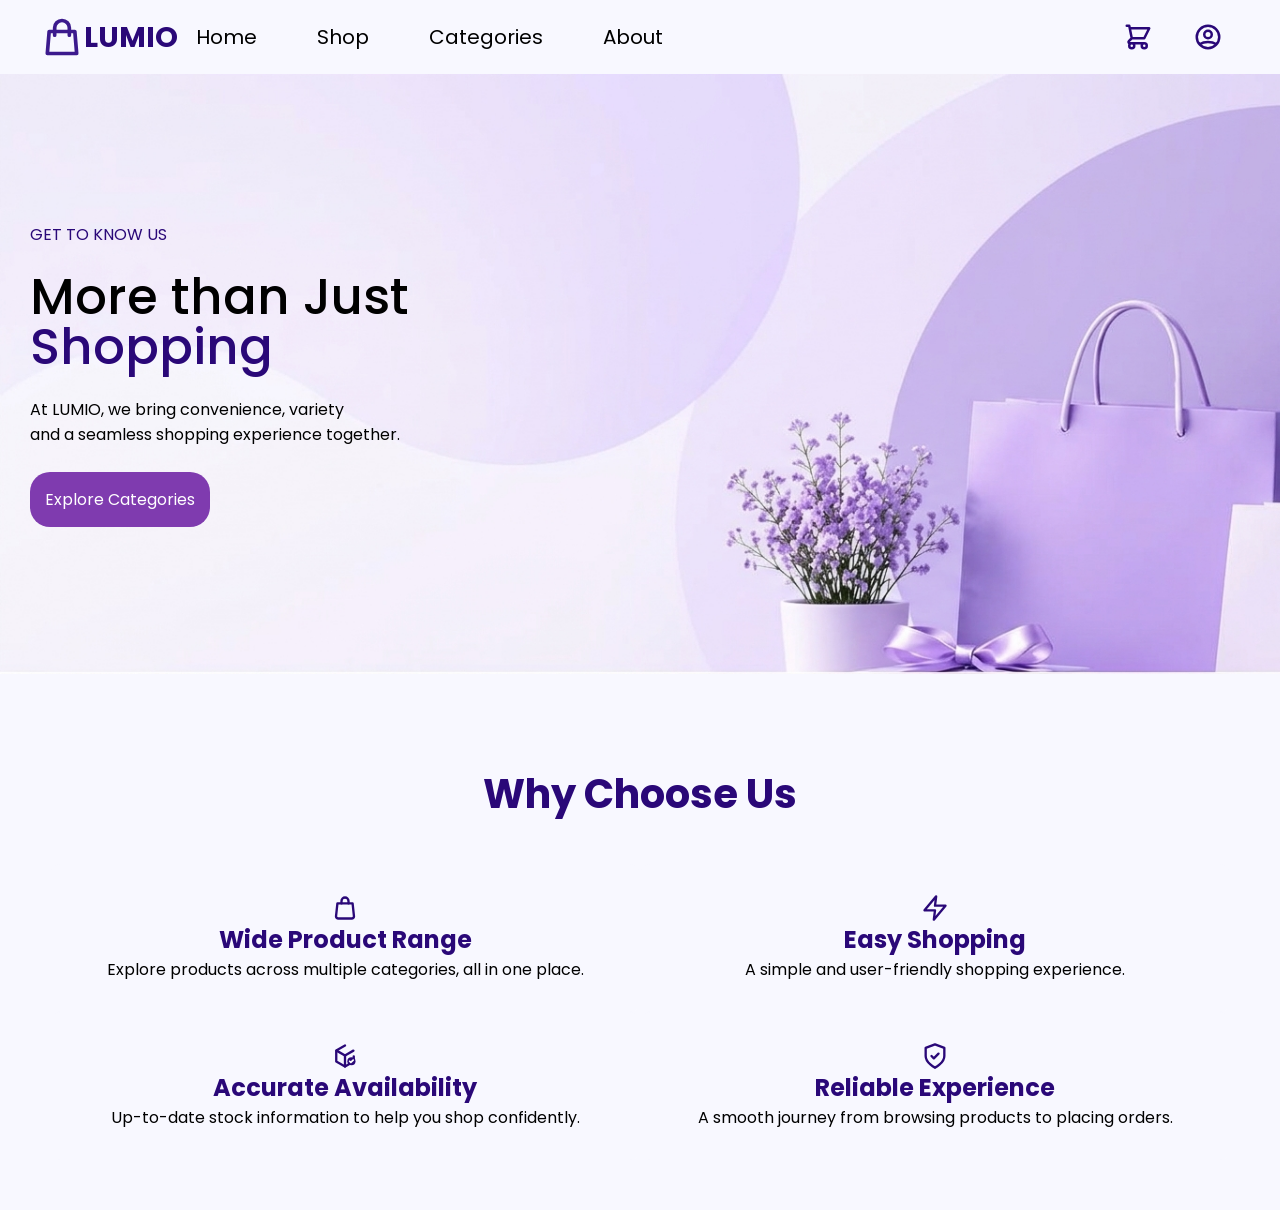
==== public/about.html @ ad31068e "Added About and Categories Page" ====
<!DOCTYPE html>
<html lang="en">

<head>
    <meta charset="UTF-8">
    <meta name="viewport" content="width=device-width, initial-scale=1.0">
    <title>LUMIO - About Us</title>
    <link rel="stylesheet" href="./about.css">
    <link rel="preconnect" href="https://fonts.googleapis.com">
    <link rel="preconnect" href="https://fonts.gstatic.com" crossorigin>
    <link
        href="https://fonts.googleapis.com/css2?family=Poppins:ital,wght@0,100;0,200;0,300;0,400;0,500;0,600;0,700;0,800;0,900;1,100;1,200;1,300;1,400;1,500;1,600;1,700;1,800;1,900&display=swap"
        rel="stylesheet">
</head>

<body>
    <div class="header">
        <svg xmlns="http://www.w3.org/2000/svg" width="44" height="44" viewBox="0 0 24 24" fill="none" stroke="#3C1A8D"
            stroke-width="2" stroke-linecap="round" stroke-linejoin="round">
            <path d="M16 11V7a4 4 0 0 0-8 0v4M5 9h14l1 12H4L5 9z" />
        </svg><span>
            <a href="../index.html"><h1>LUMIO</h1></a>
        </span>
        <ul class="links">
            <li class="links"><a href="../index.html">Home</a></li>
            <li class="links"><a href="#">Shop</a></li>
            <li class="links"><a href="../public/categories.html">Categories</a></li>
            <li class="links"><a href="./about.html">About</a></li>

            <div class="icons">
                <li>
                    <svg xmlns="http://www.w3.org/2000/svg" width="30" height="30" viewBox="0 0 24 24" fill="none"
                        stroke="currentColor" stroke-width="2" stroke-linecap="round" stroke-linejoin="round">
                        <path
                            d="M3 3h2l.4 2M7 13h10l4-8H5.4M7 13L5.4 5M7 13l-2.293 2.293c-.63.63-.184 1.707.707 1.707H17m0 0a2 2 0 100 4 2 2 0 000-4zm-8 2a2 2 0 11-4 0 2 2 0 014 0z" />
                    </svg>
                </li>
                <li>
                    <svg xmlns="http://www.w3.org/2000/svg" width="30" height="30" viewBox="0 0 24 24" fill="none"
                        stroke="currentColor" stroke-width="2" stroke-linecap="round" stroke-linejoin="round">
                        <path
                            d="M5.121 17.804A13.937 13.937 0 0112 16c2.5 0 4.847.655 6.879 1.804M15 10a3 3 0 11-6 0 3 3 0 016 0zm6 2a9 9 0 11-18 0 9 9 0 0118 0z" />
                    </svg>
                </li>
            </div>

        </ul>
    </div>

    <section class="banner">
        <p class="title">GET TO KNOW US</p><br>
        <h1>More than Just <br> <span>Shopping</span> </h1><br>
        <p class="desc">At LUMIO, we bring convenience, variety <br> and a seamless shopping experience together.</p>
        <br>
        <a href="../public/categories.html">Explore Categories</a>

    </section>

    <section class="main-content">
        <h1>Why Choose Us</h1>
        <div class="features">
            <div class="feature wide-range">
                <svg xmlns="http://www.w3.org/2000/svg" width="28" height="28" viewBox="0 0 24 24" fill="none"
                    stroke="currentColor" stroke-width="2" stroke-linecap="round" stroke-linejoin="round">
                    <path d="M9 8V6a3 3 0 0 1 6 0v2" />
                    <path d="M5.5 8h13l1.2 11.2A2 2 0 0 1 17.7 21H6.3a2 2 0 0 1-2-1.8L5.5 8Z" />
                </svg>
                <h2>Wide Product Range</h2>
                <p>
                    Explore products across multiple categories, all in one place.
                </p>
            </div>
            <div class="feature easy">
                <svg xmlns="http://www.w3.org/2000/svg" width="28" height="28" viewBox="0 0 24 24" fill="none"
                    stroke="currentColor" stroke-width="2" stroke-linecap="round" stroke-linejoin="round">
                    <polygon points="13 2 3 14 12 14 11 22 21 10 12 10 13 2" />
                </svg>
                <h2>Easy Shopping</h2>
                <p>
                    A simple and user-friendly shopping experience.
                </p>
            </div>
            <div class="feature accurate">
                <svg xmlns="http://www.w3.org/2000/svg" width="28" height="28" viewBox="0 0 24 24" fill="none"
                    stroke="currentColor" stroke-width="2" stroke-linecap="round" stroke-linejoin="round">
                    <path d="M12 3 4.5 7.2v9.6L12 21l7.5-4.2v-4.5" />
                    <path d="m4.8 7.4 7.2 4.1 7.2-4.1" />
                    <path d="M12 11.5V21" />
                    <!-- Checkmark badge -->
                    <circle cx="17.5" cy="16.5" r="3.5" fill="currentColor" stroke="none" />
                    <path d="m16 16.5 1 1 2-2" stroke="#ffffff" stroke-width="1.5" stroke-linecap="round"
                        stroke-linejoin="round" />
                </svg>
                <h2>Accurate Availability</h2>
                <p>
                    Up-to-date stock information to help you shop confidently.
                </p>
            </div>
            <div class="feature experience">
                <svg xmlns="http://www.w3.org/2000/svg" width="28" height="28" viewBox="0 0 24 24" fill="none"
                    stroke="currentColor" stroke-width="2" stroke-linecap="round" stroke-linejoin="round">
                    <path d="M12 22s8-4 8-10V5l-8-3-8 3v7c0 6 8 10 8 10" />
                    <path d="m9 12 2 2 4-4" />
                </svg>
                <h2>Reliable Experience</h2>
                <p>
                    A smooth journey from browsing products to placing orders.
                </p>
            </div>
        </div>
    </section>
</body>

</html>
---- public/about.css ----
* {
    margin: 0;
    padding: 0;
    background-color: ghostwhite;
    box-sizing: border-box;
    font-family: "Poppins", sans-serif;
}


.header {
    display: flex;
    justify-content: space-between;
    align-items: center;
    padding: 15px 40px;
    /* 40px provides padding on left & right */
    width: 100%;
    box-sizing: border-box;
}

/* Brand Logo & Name */
.header>svg,
svg {
    display: block;
    margin: 0;
    color: black;
}

h1 {
    /* margin: 0 0 0 10px; */
    font-size: 1.8rem;
    line-height: 1;
    /* font-family: "Inter", sans-serif; */
    font-optical-sizing: auto;
    font-weight: 700;
    font-style: normal;
    color: #2A0878;
}

/* Nav Links */
.links {
    list-style: none;
    display: flex;
    align-items: center;
    gap: 60px;
    margin: 0 auto;
    /* keeps links centered */
    padding: 0;
    /* font-size: 25px; */
    /* font-family: "Inter", sans-serif; */
    font-optical-sizing: auto;
    font-weight: 400;
    font-style: normal;
    font-size: 20px;
}

.links li {
    text-decoration: none;
    position: relative;
}

/* Icons on the far right with a gap */
.icons {
    display: flex;
    align-items: center;
    gap: 40px;
    margin-left: 400px;
    /* pushes icons all the way to the right */
    margin-right: 0px;
    /* adjust this value to increase/decrease gap from the right */
}

a {
    text-decoration: none;
    color: black;
}

.banner {
    background-image: url(../assets/images/about_banner.png);
    background-size: cover;
    width: 100%;
    height: 600px;

    display: flex;
    flex-direction: column;
    justify-content: center;
    align-items: flex-start;
    padding: 30px;
}

.banner .title {
    background: transparent;
    border-radius: 20px;
    background-color: rgb(109, 66, 149);
    color:  #2A0878;
}

.banner > .title,h1,span {
    background: transparent;
}

.banner h1{
    font-size: 50px;
    color: black;
    font-weight: 500;
}

.banner span {
    color: #2A0878;
}

.banner .desc {
    background: transparent;
}

.banner a {
    background: transparent;
    border-radius: 20px;
    background-color: rgb(127, 59, 175);;
    color: white;
    padding: 15px;
}

.main-content {
    padding: 50px;
}

.main-content h1 {
    /* margin: auto; */
    display: flex;
    justify-content: center;
    align-items: center;
    padding: 50px;
    /* width: 80%; */
    font-size: 40px;
}

.features {
    display: grid;
    grid-template-rows: repeat(2,1fr);
    grid-template-columns: repeat(2,1fr);
}

.feature {
    display: flex;
    flex-direction: column;
    justify-content: center;
    align-items: center;
    border-radius: 10px;
    padding: 30px;
    
}

.feature > h2, svg {
    color:#2A0878;
}
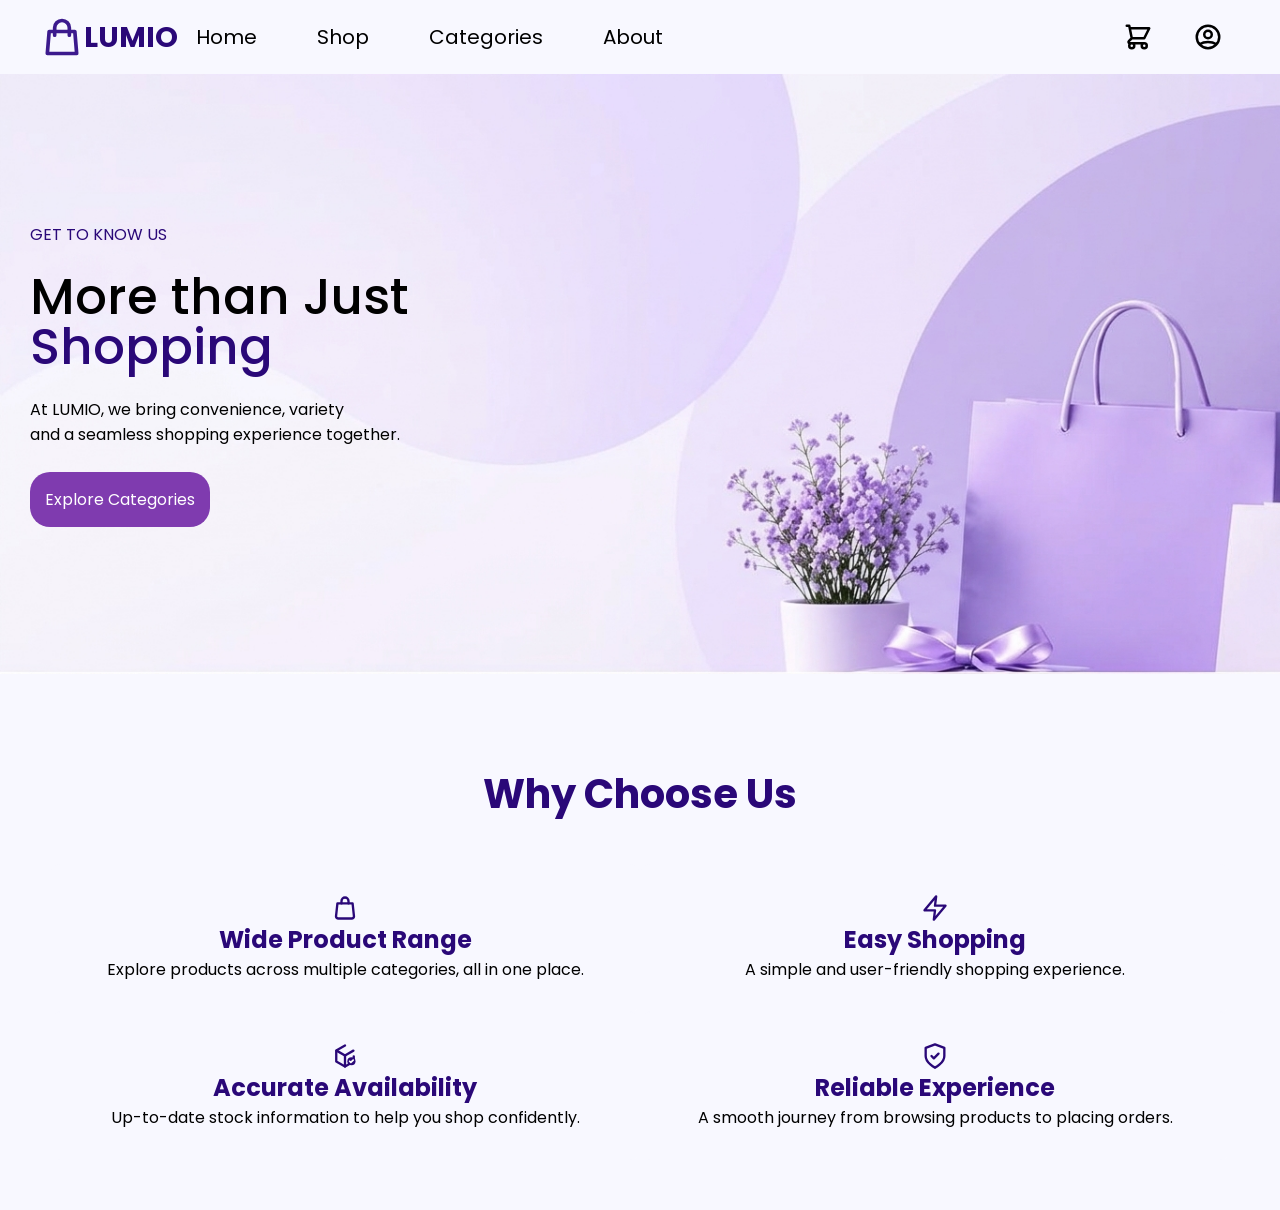
==== commit 623b2262: "Made some more basic changes" ====
--- a/public/about.html
+++ b/public/about.html
@@ -15,12 +15,12 @@
 
 <body>
     <div class="header">
-        <svg xmlns="http://www.w3.org/2000/svg" width="44" height="44" viewBox="0 0 24 24" fill="none" stroke="#3C1A8D"
-            stroke-width="2" stroke-linecap="round" stroke-linejoin="round">
-            <path d="M16 11V7a4 4 0 0 0-8 0v4M5 9h14l1 12H4L5 9z" />
-        </svg><span>
-            <a href="../index.html"><h1>LUMIO</h1></a>
-        </span>
+            <svg xmlns="http://www.w3.org/2000/svg" width="44" height="44" viewBox="0 0 24 24" fill="none"
+                stroke="#3C1A8D" stroke-width="2" stroke-linecap="round" stroke-linejoin="round">
+                <path d="M16 11V7a4 4 0 0 0-8 0v4M5 9h14l1 12H4L5 9z" />
+            </svg><span>
+                <a href="../index.html"><h1>LUMIO</h1></a>
+            </span>
         <ul class="links">
             <li class="links"><a href="../index.html">Home</a></li>
             <li class="links"><a href="#">Shop</a></li>
@@ -29,11 +29,12 @@
 
             <div class="icons">
                 <li>
-                    <svg xmlns="http://www.w3.org/2000/svg" width="30" height="30" viewBox="0 0 24 24" fill="none"
-                        stroke="currentColor" stroke-width="2" stroke-linecap="round" stroke-linejoin="round">
-                        <path
-                            d="M3 3h2l.4 2M7 13h10l4-8H5.4M7 13L5.4 5M7 13l-2.293 2.293c-.63.63-.184 1.707.707 1.707H17m0 0a2 2 0 100 4 2 2 0 000-4zm-8 2a2 2 0 11-4 0 2 2 0 014 0z" />
-                    </svg>
+                    <a href="../public/cart.html"><svg xmlns="http://www.w3.org/2000/svg" width="30" height="30"
+                            viewBox="0 0 24 24" fill="none" stroke="currentColor" stroke-width="2"
+                            stroke-linecap="round" stroke-linejoin="round">
+                            <path
+                                d="M3 3h2l.4 2M7 13h10l4-8H5.4M7 13L5.4 5M7 13l-2.293 2.293c-.63.63-.184 1.707.707 1.707H17m0 0a2 2 0 100 4 2 2 0 000-4zm-8 2a2 2 0 11-4 0 2 2 0 014 0z" />
+                        </svg></a>
                 </li>
                 <li>
                     <svg xmlns="http://www.w3.org/2000/svg" width="30" height="30" viewBox="0 0 24 24" fill="none"
@@ -60,8 +61,8 @@
         <h1>Why Choose Us</h1>
         <div class="features">
             <div class="feature wide-range">
-                <svg xmlns="http://www.w3.org/2000/svg" width="28" height="28" viewBox="0 0 24 24" fill="none"
-                    stroke="currentColor" stroke-width="2" stroke-linecap="round" stroke-linejoin="round">
+                <svg class="feature-icons" xmlns="http://www.w3.org/2000/svg" width="28" height="28" viewBox="0 0 24 24"
+                    fill="none" stroke="currentColor" stroke-width="2" stroke-linecap="round" stroke-linejoin="round">
                     <path d="M9 8V6a3 3 0 0 1 6 0v2" />
                     <path d="M5.5 8h13l1.2 11.2A2 2 0 0 1 17.7 21H6.3a2 2 0 0 1-2-1.8L5.5 8Z" />
                 </svg>
@@ -71,8 +72,8 @@
                 </p>
             </div>
             <div class="feature easy">
-                <svg xmlns="http://www.w3.org/2000/svg" width="28" height="28" viewBox="0 0 24 24" fill="none"
-                    stroke="currentColor" stroke-width="2" stroke-linecap="round" stroke-linejoin="round">
+                <svg class="feature-icons" xmlns="http://www.w3.org/2000/svg" width="28" height="28" viewBox="0 0 24 24"
+                    fill="none" stroke="currentColor" stroke-width="2" stroke-linecap="round" stroke-linejoin="round">
                     <polygon points="13 2 3 14 12 14 11 22 21 10 12 10 13 2" />
                 </svg>
                 <h2>Easy Shopping</h2>
@@ -81,8 +82,8 @@
                 </p>
             </div>
             <div class="feature accurate">
-                <svg xmlns="http://www.w3.org/2000/svg" width="28" height="28" viewBox="0 0 24 24" fill="none"
-                    stroke="currentColor" stroke-width="2" stroke-linecap="round" stroke-linejoin="round">
+                <svg class="feature-icons" xmlns="http://www.w3.org/2000/svg" width="28" height="28" viewBox="0 0 24 24"
+                    fill="none" stroke="currentColor" stroke-width="2" stroke-linecap="round" stroke-linejoin="round">
                     <path d="M12 3 4.5 7.2v9.6L12 21l7.5-4.2v-4.5" />
                     <path d="m4.8 7.4 7.2 4.1 7.2-4.1" />
                     <path d="M12 11.5V21" />
@@ -97,8 +98,8 @@
                 </p>
             </div>
             <div class="feature experience">
-                <svg xmlns="http://www.w3.org/2000/svg" width="28" height="28" viewBox="0 0 24 24" fill="none"
-                    stroke="currentColor" stroke-width="2" stroke-linecap="round" stroke-linejoin="round">
+                <svg class="feature-icons" xmlns="http://www.w3.org/2000/svg" width="28" height="28" viewBox="0 0 24 24"
+                    fill="none" stroke="currentColor" stroke-width="2" stroke-linecap="round" stroke-linejoin="round">
                     <path d="M12 22s8-4 8-10V5l-8-3-8 3v7c0 6 8 10 8 10" />
                     <path d="m9 12 2 2 4-4" />
                 </svg>
--- a/public/about.css
+++ b/public/about.css
@@ -150,6 +150,12 @@
     
 }
 
-.feature > h2, svg {
+.feature > h2,.feature-icons {
     color:#2A0878;
+}
+
+.wide-range, .easy, .accurate, .experience {
+    border: 1px;
+    border-radius: 10px;
+    background-color: dark;
 }
